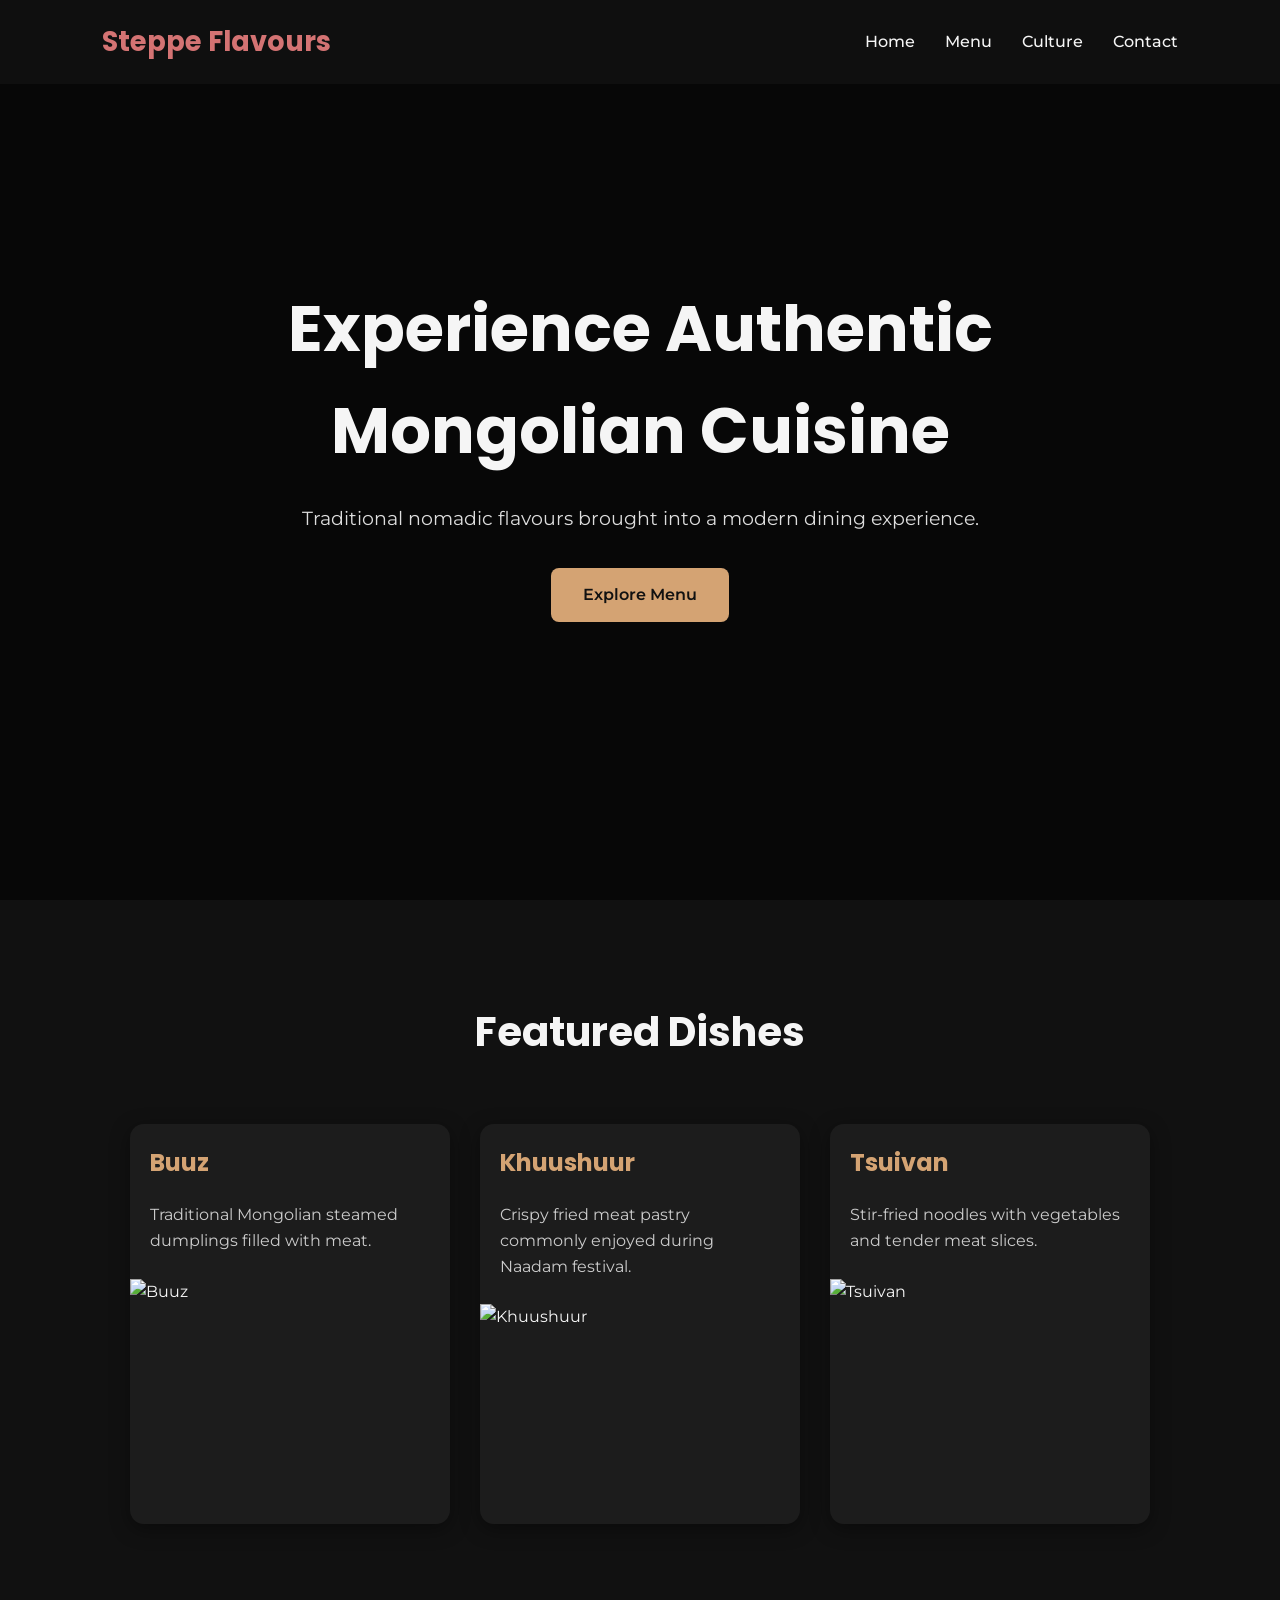
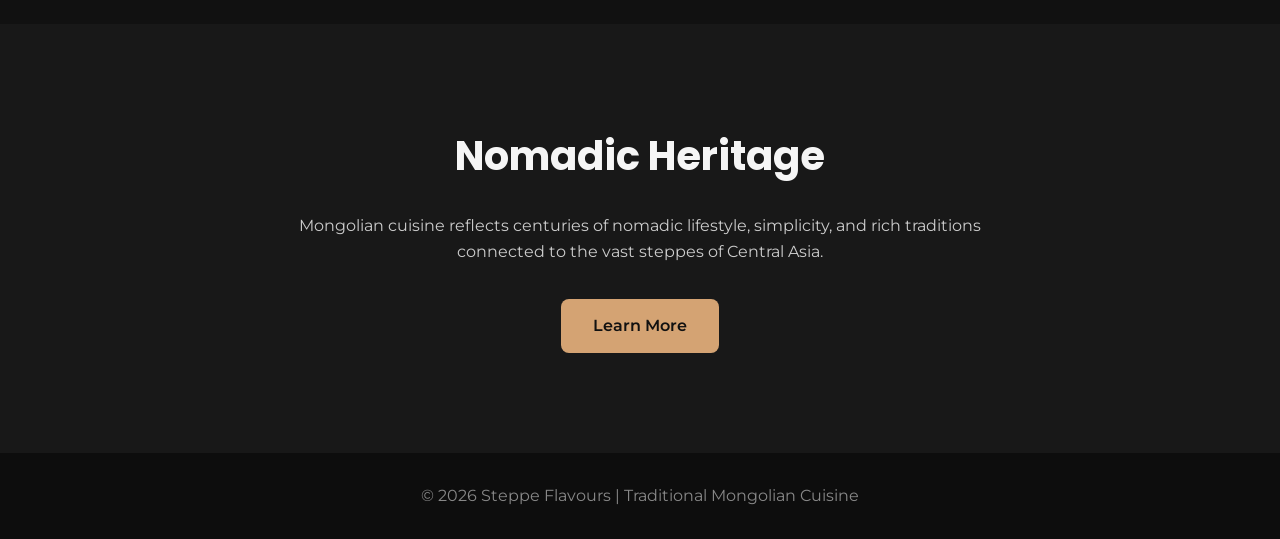
==== index.html @ 96404569 "Add files via upload" ====
<!DOCTYPE html>
<html lang="en">
<head>
    <meta charset="UTF-8">
    <meta name="viewport" content="width=device-width, initial-scale=1.0">

    <title>Mongolian Restaurant</title>

    <!-- Google Fonts -->
    <link rel="preconnect" href="https://fonts.googleapis.com">
    <link rel="preconnect" href="https://fonts.gstatic.com" crossorigin>

    <link href="https://fonts.googleapis.com/css2?family=Montserrat:wght@300;400;500;600&family=Poppins:wght@400;600;700&display=swap" rel="stylesheet">
    <link rel="stylesheet" href="css/style.css">
</head>

<body>

    <nav class="navbar">

        <div class="logo">
        Steppe Flavours
        </div>

        <ul class="nav-links">
            <li><a href="index.html">Home</a></li>
            <li><a href="menu.html">Menu</a></li>
            <li><a href="culture.html">Culture</a></li>
            <li><a href="contact.html">Contact</a></li>
        </ul>

    </nav>

    <!-- HERO SECTION -->
    <section class="hero">

        <div class="hero-content">

            <h1>
                Experience Authentic Mongolian Cuisine
            </h1>

            <p>
                Traditional nomadic flavours brought into a modern dining experience.
            </p>

            <a href="menu.html" class="hero-btn">
                Explore Menu
            </a>

        </div>

    </section>

    <section class="featured-foods">

        <h2>Featured Dishes</h2>

        <div class="food-container">

            <!-- CARD 1 -->
            <div class="food-card">

                <h3>Buuz</h3>

                <p>
                    Traditional Mongolian steamed dumplings filled with meat.
                </p>
                <img src="images/buuz.JPG" alt="Buuz">
            </div>

            <!-- CARD 2 -->
            <div class="food-card">

                <h3>Khuushuur</h3>

                <p>
                    Crispy fried meat pastry commonly enjoyed during Naadam festival.
                </p>
                <img src="images/khuushuur.JPG" alt="Khuushuur">
            </div>

            <!-- CARD 3 -->
            <div class="food-card">

                <h3>Tsuivan</h3>

                <p>
                    Stir-fried noodles with vegetables and tender meat slices.
                </p>
                <img src="images/tsuivan.JPG" alt="Tsuivan">
            </div>

        </div>

    </section>

    <section class="about-preview">

        <div class="about-text">

            <h2>Nomadic Heritage</h2>

            <p>
                Mongolian cuisine reflects centuries of nomadic lifestyle, simplicity, and rich traditions connected to the vast steppes of Central Asia.
            </p>

            <a href="culture.html" class="about-btn">
                Learn More
            </a>

        </div>

    </section>

    <footer>

        <p>
            © 2026 Steppe Flavours | Traditional Mongolian Cuisine
        </p>

    </footer>

    <script src="javascript/script.js"></script>

</body>
</html>
---- css/style.css ----
/* RESET */

* {
    margin: 0;
    padding: 0;
    box-sizing: border-box;
}

/* GENERAL */

body {
    background-color: #111111;
    color: #f5f5f5;
    font-family: 'Montserrat', sans-serif;
    line-height: 1.6;
}

/* LINKS */

a {
    text-decoration: none;
    color: inherit;
}

/* IMAGES */

img {
    width: 100%;
    display: block;
}

/* NAVBAR */

.navbar {
    width: 100%;
    padding: 20px 8%;

    display: flex;
    justify-content: space-between;
    align-items: center;

    position: fixed;
    top: 0;

    background-color: rgba(17, 17, 17, 0.9);

    backdrop-filter: blur(8px);

    z-index: 1000;
}

.logo {
    font-family: 'Poppins', sans-serif;
    font-size: 1.7rem;
    font-weight: 700;

    color: #d47373;
}

.nav-links {
    display: flex;
    gap: 30px;

    list-style: none;
}

.nav-links a {
    transition: 0.3s ease;
    font-weight: 500;
}

.nav-links a:hover {
    color: #d4a373;
}

/* HERO SECTION */

.hero {
    height: 100vh;

    background:
        linear-gradient(rgba(0,0,0,0.6),
        rgba(0,0,0,0.6)),
        url('../images/hero.jpg');

    background-size: cover;
    background-position: center;

    display: flex;
    justify-content: center;
    align-items: center;

    text-align: center;

    padding: 0 20px;
}

.hero-content {
    max-width: 800px;
}

.hero h1 {
    font-size: 4rem;
    font-family: 'Poppins', sans-serif;

    margin-bottom: 20px;
}

.hero p {
    font-size: 1.2rem;

    margin-bottom: 35px;

    color: #dddddd;
}

/* BUTTONS */

.hero-btn,
.about-btn {
    display: inline-block;

    padding: 14px 32px;

    background-color: #d4a373;
    color: #111111;

    border-radius: 8px;

    font-weight: 600;

    transition: 0.3s ease;
}

.hero-btn:hover,
.about-btn:hover {
    transform: translateY(-3px);

    background-color: #e6b98c;
}


.featured-foods {
    padding: 100px 8%;
}

.featured-foods h2 {
    text-align: center;

    font-size: 2.5rem;

    margin-bottom: 60px;

    font-family: 'Poppins', sans-serif;
}

.food-container {
    display: flex;
    gap: 30px;

    justify-content: center;

    flex-wrap: wrap;
}

/* FOOD CARDS */

.food-card {
    background-color: #1c1c1c;

    border-radius: 14px;

    overflow: hidden;

    width: 320px;

    transition: 0.3s ease;

    box-shadow: 0 5px 20px rgba(0,0,0,0.4);
}

.food-card:hover {
    transform: translateY(-10px);
}

.food-card img {
    height: 220px;

    object-fit: cover;
}

.food-card h3 {
    font-size: 1.5rem;

    margin: 20px;

    color: #d4a373;

    font-family: 'Poppins', sans-serif;
}

.food-card p {
    margin: 0 20px 25px;

    color: #cccccc;
}

/* ABOUT PREVIEW */

.about-preview {
    padding: 100px 8%;

    background-color: #181818;

    text-align: center;
}

.about-text {
    max-width: 750px;
    margin: auto;
}

.about-text h2 {
    font-size: 2.5rem;

    margin-bottom: 25px;

    font-family: 'Poppins', sans-serif;
}

.about-text p {
    margin-bottom: 35px;

    color: #cccccc;
}

/* FOOTER */

footer {
    padding: 30px;

    text-align: center;

    background-color: #0d0d0d;

    color: #888888;
}

/* RESPONSIVE */

@media (max-width: 768px) {

    .navbar {
        flex-direction: column;
        gap: 15px;
    }

    .nav-links {
        gap: 15px;
    }

    .hero h1 {
        font-size: 2.5rem;
    }

    .hero p {
        font-size: 1rem;
    }

    .featured-foods h2,
    .about-text h2 {
        font-size: 2rem;
    }

    .food-card {
        width: 100%;
    }

}




/* CULTURE kismi */


.menu-header {
    padding-top: 160px;
    padding-bottom: 80px;

    text-align: center;
}

.menu-header h1 {
    font-size: 3.5rem;

    margin-bottom: 20px;

    font-family: 'Poppins', sans-serif;
}

.menu-header p {
    color: #cccccc;

    max-width: 700px;

    margin: auto;
}

.menu-items {
    padding: 0 8% 100px;
}

.menu-container {
    display: grid;

    grid-template-columns: repeat(auto-fit, minmax(300px, 1fr));

    gap: 35px;
}

.menu-card {
    background-color: #1c1c1c;

    border-radius: 14px;

    overflow: hidden;

    transition: 0.3s ease;

    box-shadow: 0 5px 20px rgba(0,0,0,0.4);
}

.menu-card:hover {
    transform: translateY(-10px);
}

.menu-card img {
    height: 240px;

    object-fit: cover;
}

.menu-content {
    padding: 25px;
}

.menu-content h2 {
    margin-bottom: 15px;

    color: #d4a373;

    font-family: 'Poppins', sans-serif;
}

.menu-content p {
    color: #cccccc;

    margin-bottom: 20px;
}

.menu-content span {
    font-size: 1.1rem;

    font-weight: 600;

    color: #ffffff;
}




/* CULTURE kismi */

.culture {
    padding: 140px 8% 80px;
}

.culture-container {
    display: flex;
    gap: 60px;
    align-items: center;
}

.culture-text {
    flex: 1;
}

.culture-text h1 {
    font-size: 3rem;
    font-family: 'Poppins', sans-serif;
    margin-bottom: 20px;
}

.culture-text p {
    color: #cccccc;
    margin-bottom: 20px;
}

.culture-image {
    flex: 1;
}

.culture-image img {
    border-radius: 12px;
}



/* CONTACT kismi */

.contact {
    padding: 140px 8% 80px;
}

.contact h1 {
    text-align: center;
    font-size: 3rem;
    margin-bottom: 50px;
    font-family: 'Poppins', sans-serif;
}

.contact-container {
    display: flex;
    gap: 50px;
}

form {
    flex: 1;
    display: flex;
    flex-direction: column;
    gap: 15px;
}

form input,
form textarea {
    padding: 12px;
    background: #1c1c1c;
    border: none;
    color: white;
    border-radius: 8px;
}

form button {
    padding: 12px;
    background: #d4a373;
    border: none;
    cursor: pointer;
    font-weight: bold;
}

.address {
    flex: 1;
    background: #1c1c1c;
    padding: 30px;
    border-radius: 10px;
}
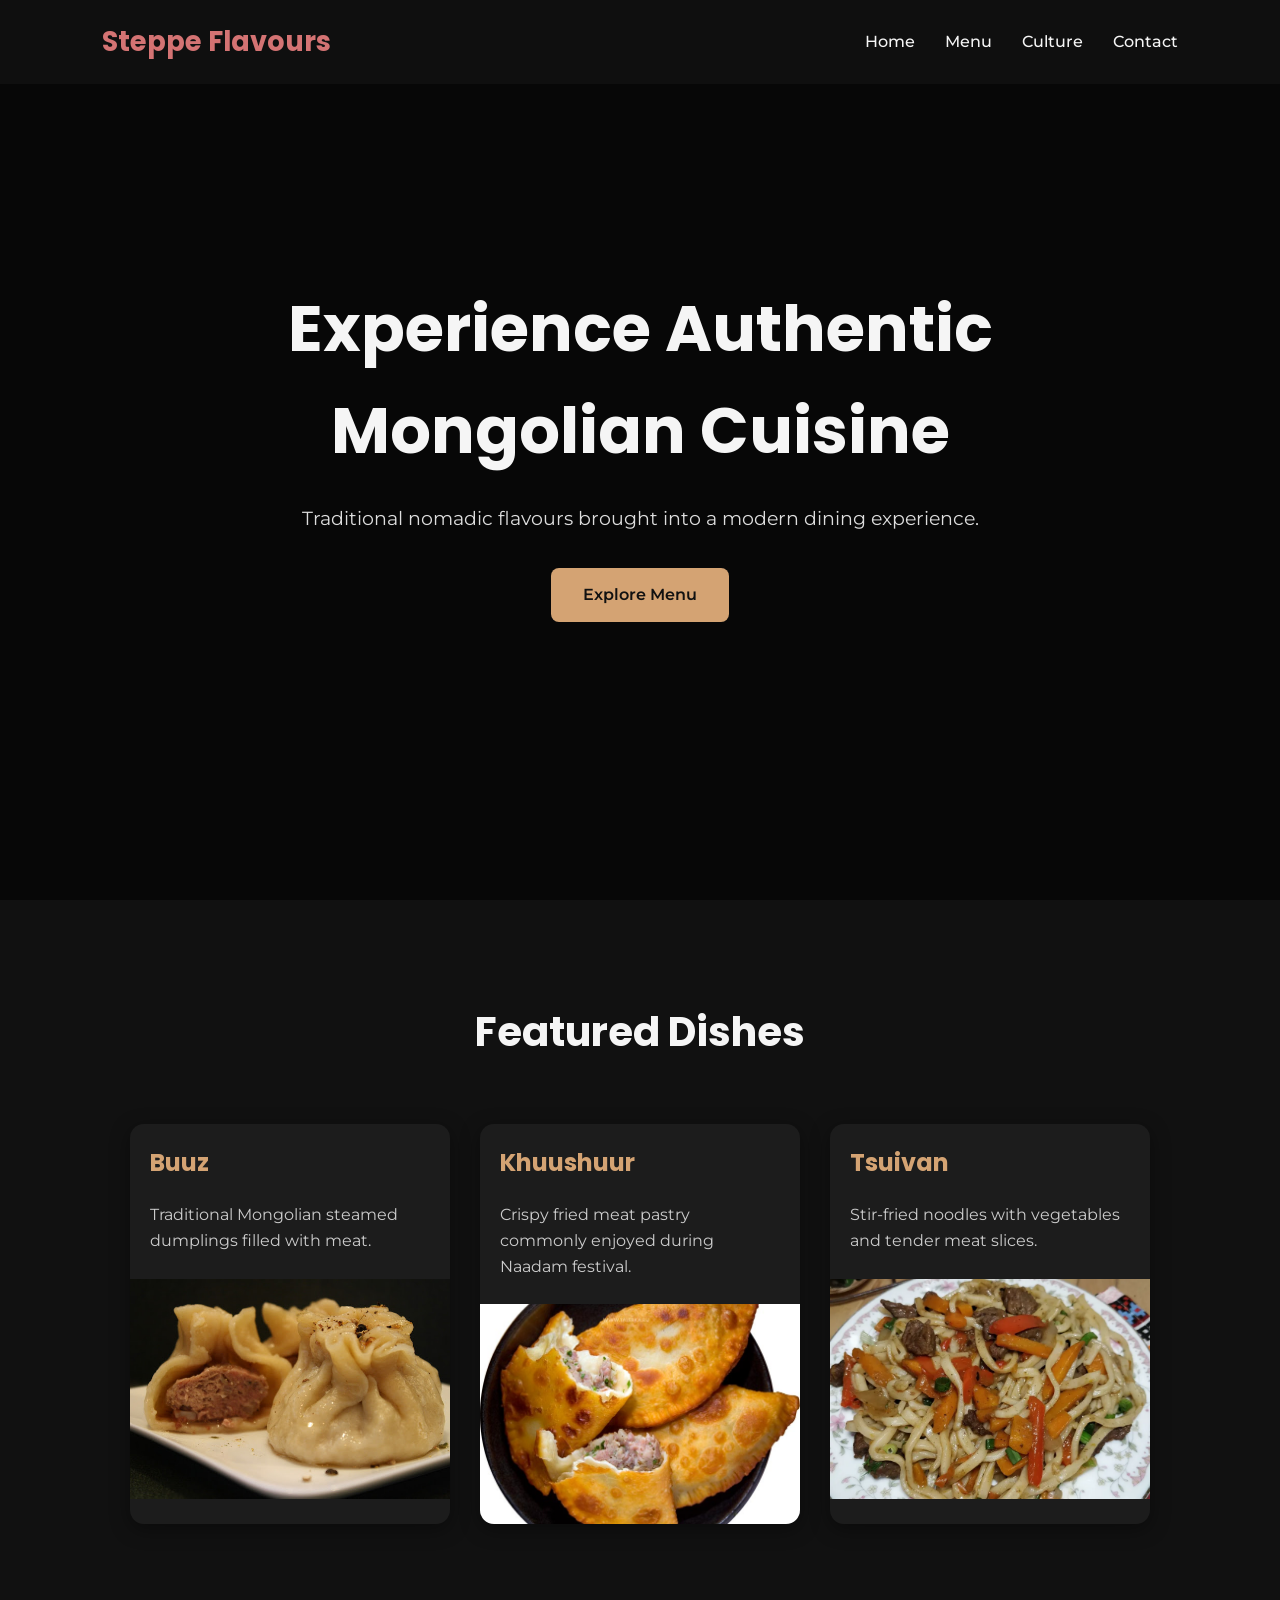
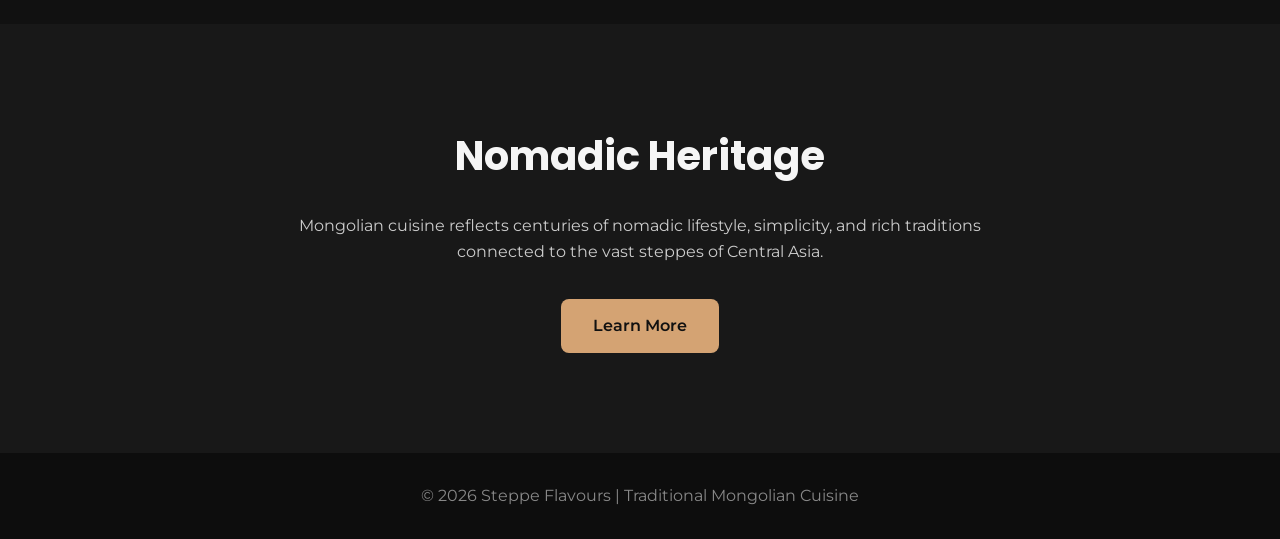
==== commit 3d8d8760: "Update index.html" ====
--- a/index.html
+++ b/index.html
@@ -66,7 +66,7 @@
                 <p>
                     Traditional Mongolian steamed dumplings filled with meat.
                 </p>
-                <img src="images/buuz.JPG" alt="Buuz">
+                <img src="images/Buuz.jpg" alt="Buuz">
             </div>
 
             <!-- CARD 2 -->
@@ -77,7 +77,7 @@
                 <p>
                     Crispy fried meat pastry commonly enjoyed during Naadam festival.
                 </p>
-                <img src="images/khuushuur.JPG" alt="Khuushuur">
+                <img src="images/Khuushuur.jpg" alt="Khuushuur">
             </div>
 
             <!-- CARD 3 -->
@@ -88,7 +88,7 @@
                 <p>
                     Stir-fried noodles with vegetables and tender meat slices.
                 </p>
-                <img src="images/tsuivan.JPG" alt="Tsuivan">
+                <img src="images/Tsuivan.jpg" alt="Tsuivan">
             </div>
 
         </div>
@@ -124,4 +124,4 @@
     <script src="javascript/script.js"></script>
 
 </body>
-</html>+</html>
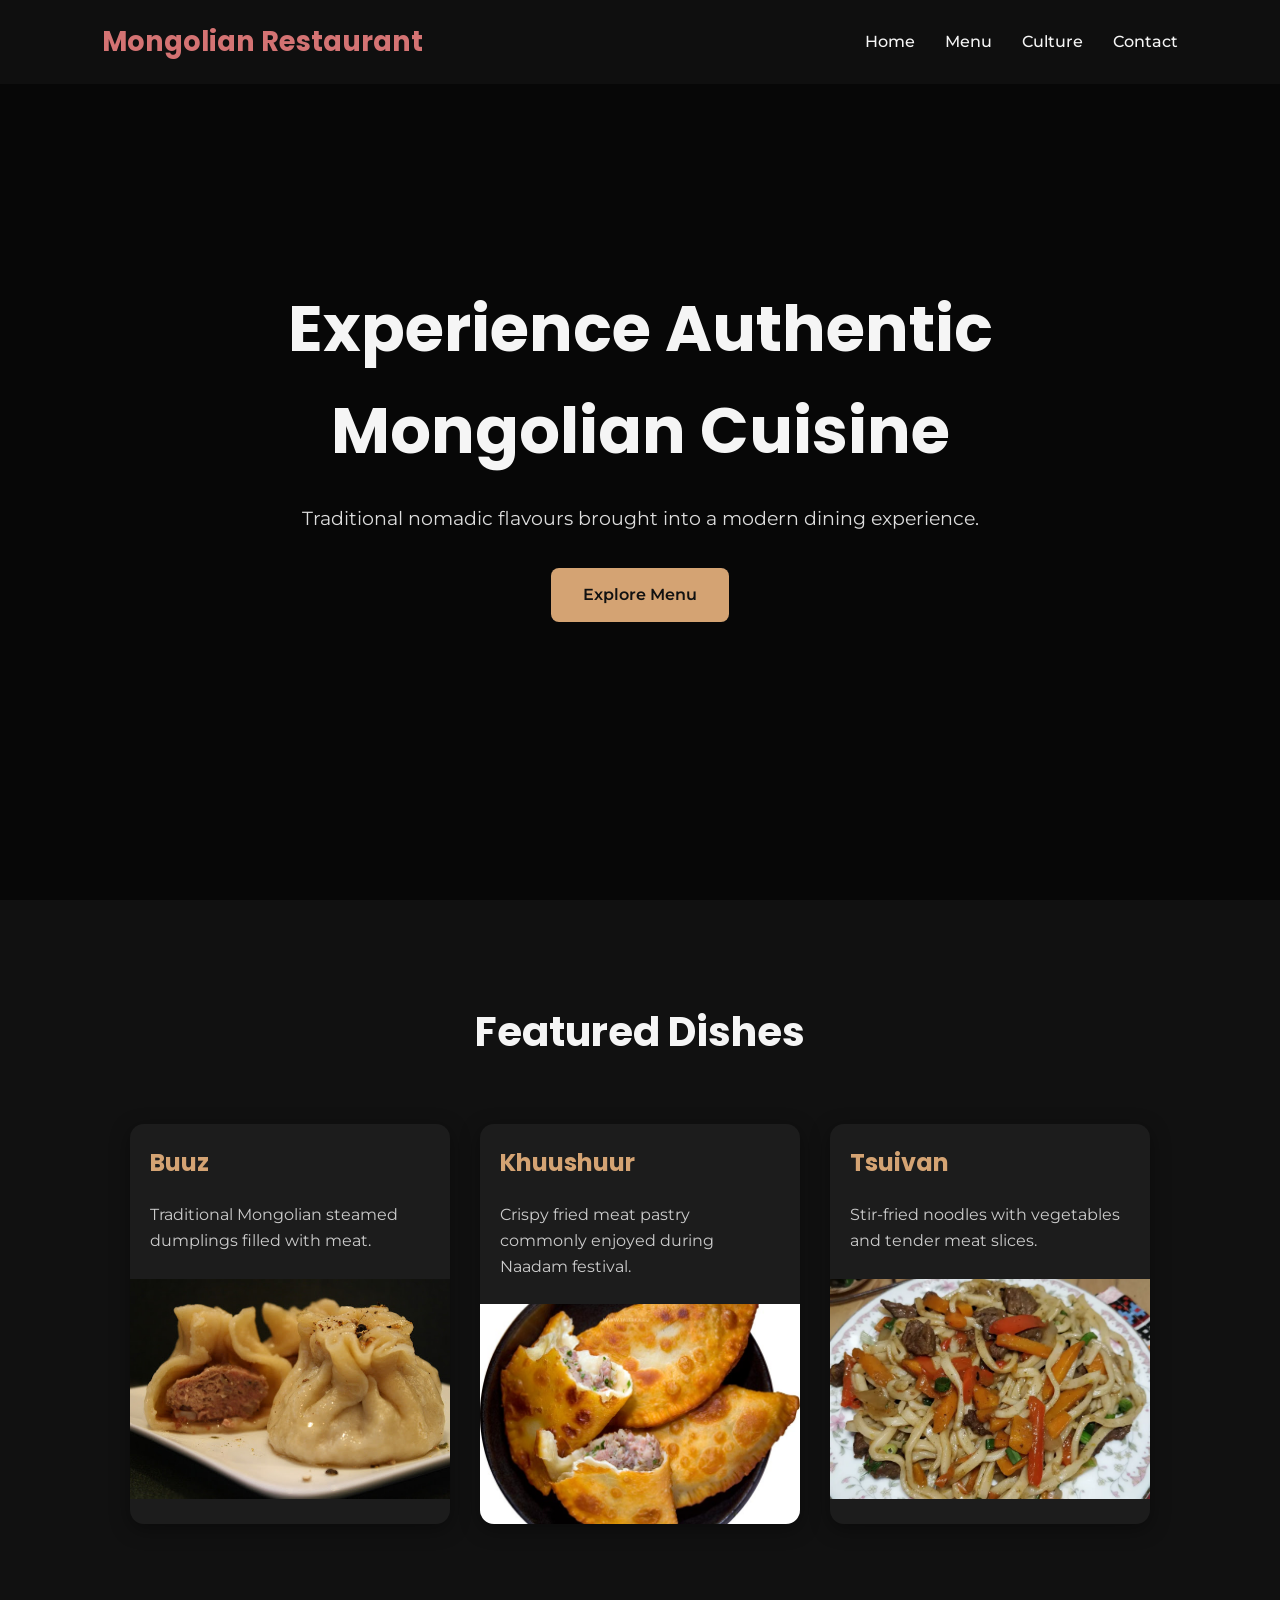
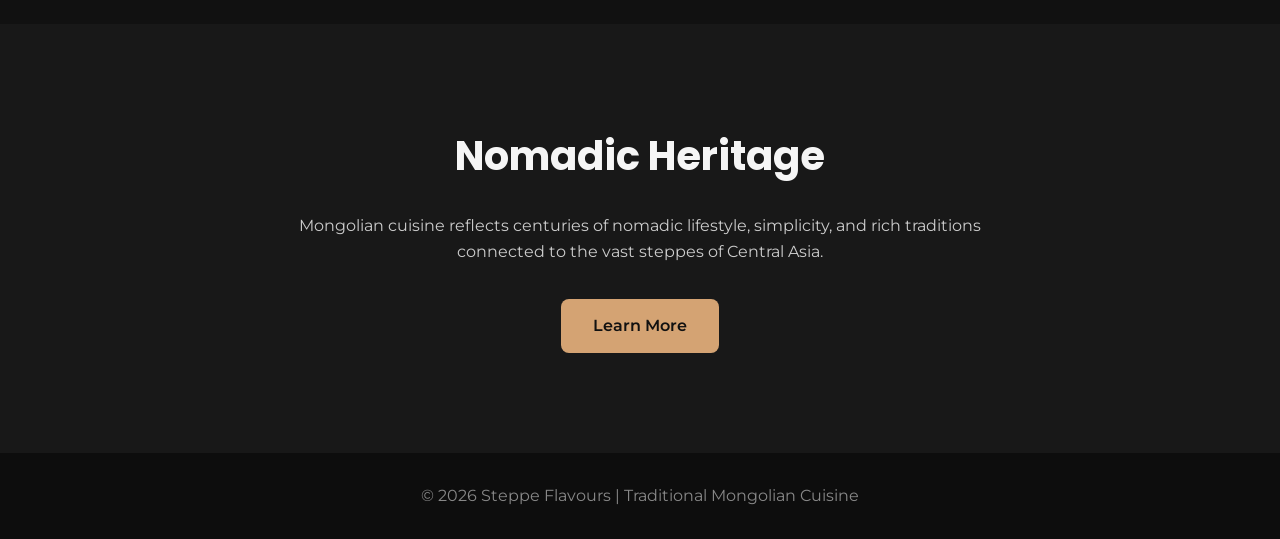
==== commit af413725: "Fix HTML formatting and structure" ====
--- a/index.html
+++ b/index.html
@@ -19,7 +19,7 @@
     <nav class="navbar">
 
         <div class="logo">
-        Steppe Flavours
+        Mongolian Restaurant
         </div>
 
         <ul class="nav-links">
